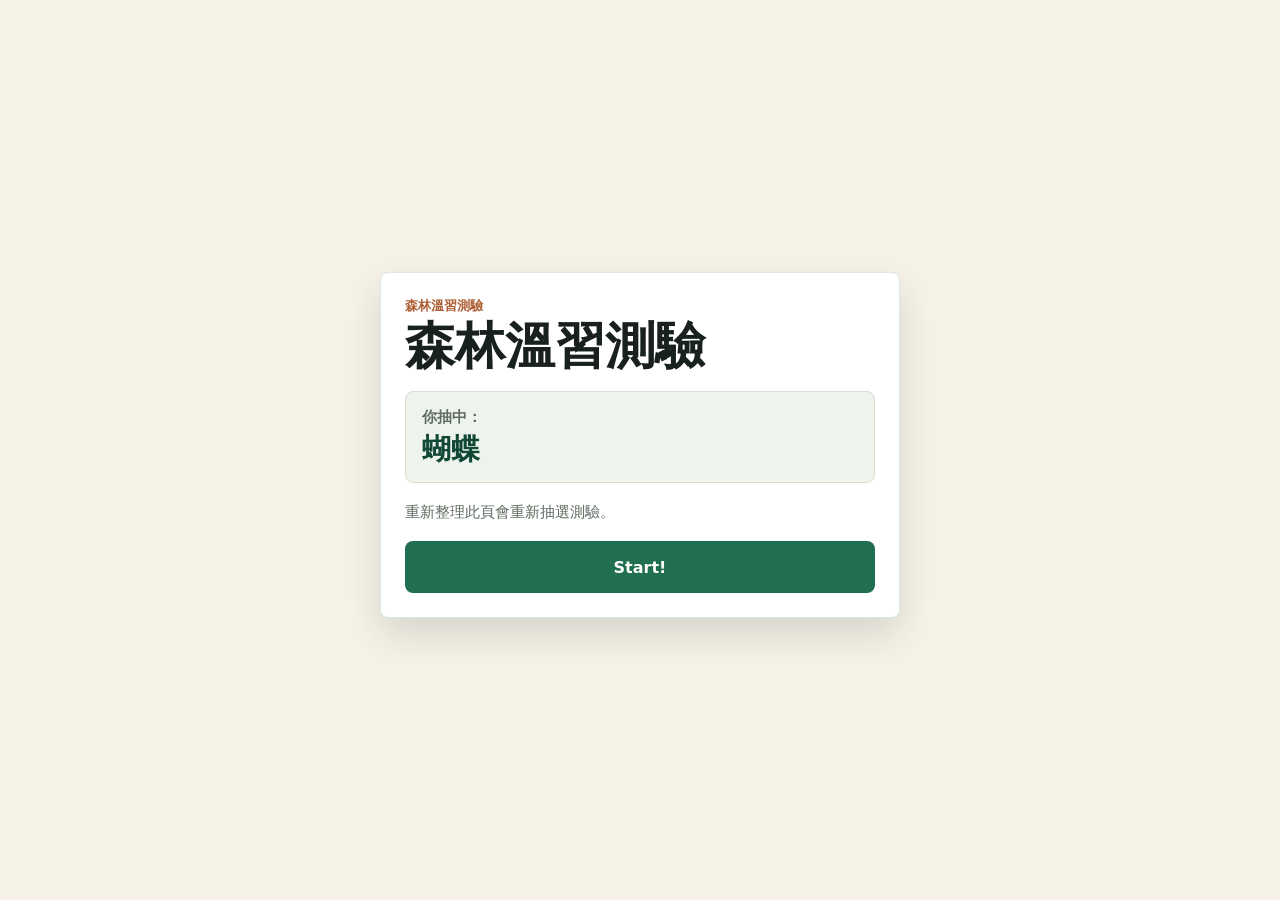
==== index.html @ 55cfd4da "Publish forest revision quiz" ====
<!doctype html>
<html lang="zh-Hant">
  <head>
    <meta charset="utf-8" />
    <meta name="viewport" content="width=device-width, initial-scale=1" />
    <title>森林溫習測驗</title>
    <style>
      :root {
        --bg: #f6f2e8;
        --surface: #ffffff;
        --ink: #18211c;
        --muted: #5f6b60;
        --line: #d7dfd0;
        --forest: #1f6f50;
        --forest-dark: #114836;
        --gold: #d8a23a;
        --clay: #ad6036;
        --shadow: 0 16px 38px rgba(24, 33, 28, 0.14);
      }

      * {
        box-sizing: border-box;
      }

      html {
        min-height: 100%;
        background: var(--bg);
        color: var(--ink);
        font-family: system-ui, -apple-system, BlinkMacSystemFont, "Segoe UI",
          sans-serif;
      }

      body {
        margin: 0;
        min-height: 100vh;
      }

      button {
        border: 0;
        border-radius: 8px;
        cursor: pointer;
        font: inherit;
        font-weight: 800;
      }

      button:focus-visible {
        outline: 3px solid rgba(216, 162, 58, 0.86);
        outline-offset: 3px;
      }

      .shell {
        display: grid;
        min-height: 100vh;
        padding: 18px 14px 28px;
        place-items: center;
      }

      .assignment {
        background: var(--surface);
        border: 1px solid rgba(31, 111, 80, 0.16);
        border-radius: 8px;
        box-shadow: var(--shadow);
        display: grid;
        gap: 18px;
        max-width: 520px;
        padding: 24px;
        width: 100%;
      }

      .eyebrow {
        color: var(--clay);
        font-size: 0.82rem;
        font-weight: 900;
        letter-spacing: 0;
        margin: 0 0 4px;
      }

      h1,
      p {
        margin: 0;
      }

      h1 {
        font-size: clamp(2rem, 9vw, 3.15rem);
        line-height: 1.08;
      }

      .assigned {
        background: #eef4ed;
        border: 1px solid var(--line);
        border-radius: 8px;
        display: grid;
        gap: 6px;
        padding: 16px;
      }

      .assigned-label {
        color: var(--muted);
        font-size: 0.92rem;
        font-weight: 800;
      }

      .assigned-value {
        color: var(--forest-dark);
        font-size: 1.8rem;
        font-weight: 900;
        line-height: 1.15;
      }

      .copy {
        color: var(--muted);
        font-size: 0.96rem;
        line-height: 1.45;
      }

      .start-button {
        background: var(--forest);
        color: #fff;
        min-height: 52px;
        padding: 13px 18px;
        width: 100%;
      }

      .start-button:active {
        transform: translateY(1px);
      }
    </style>
  </head>
  <body>
    <main class="shell">
      <section class="assignment" aria-live="polite">
        <div>
          <p class="eyebrow">森林溫習測驗</p>
          <h1>森林溫習測驗</h1>
        </div>

        <div class="assigned">
          <p class="assigned-label">你抽中：</p>
          <p id="assignedValue" class="assigned-value">載入中</p>
        </div>

        <p class="copy">重新整理此頁會重新抽選測驗。</p>
        <button id="startButton" class="start-button" type="button">Start!</button>
      </section>
    </main>

    <script>
      (function () {
        const QUIZZES = {
          trees: {
            label: "樹木",
            path: "trees/happy%20tree%20friends.html",
          },
          butterflies: {
            label: "蝴蝶",
            path: "butterflies/butterfly.html",
          },
        };

        const assignedValue = document.querySelector("#assignedValue");
        const startButton = document.querySelector("#startButton");

        function chooseAssignment() {
          return Math.random() < 0.5 ? "trees" : "butterflies";
        }

        const assignment = chooseAssignment();
        const quiz = QUIZZES[assignment];
        assignedValue.textContent = quiz.label;

        startButton.addEventListener("click", () => {
          window.location.href = quiz.path;
        });
      })();
    </script>
  </body>
</html>
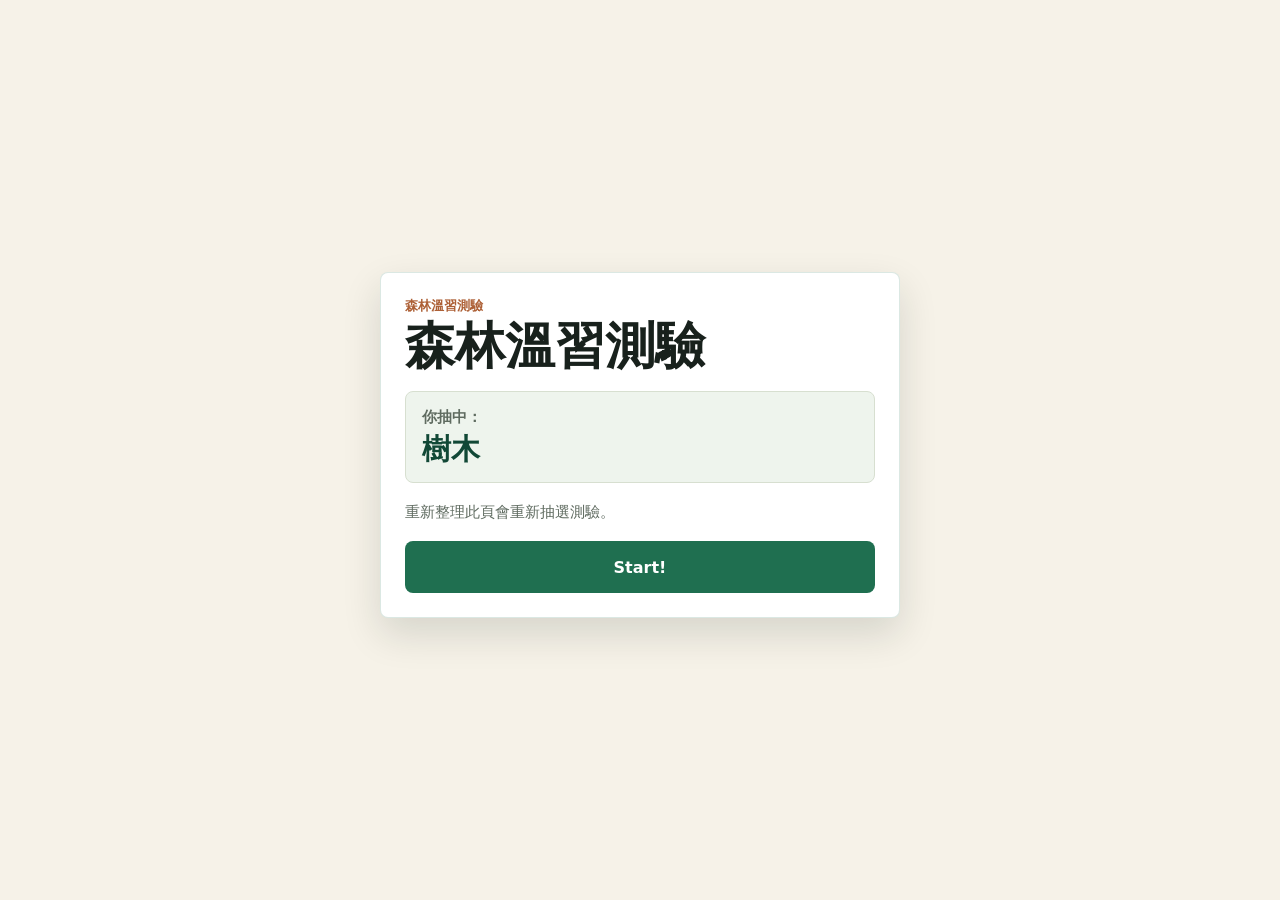
==== commit 1593a032: "Return refreshes to quiz selector" ====
--- a/index.html
+++ b/index.html
@@ -149,11 +149,11 @@
         const QUIZZES = {
           trees: {
             label: "樹木",
-            path: "trees/happy%20tree%20friends.html",
+            path: "trees/happy%20tree%20friends.html?start=1",
           },
           butterflies: {
             label: "蝴蝶",
-            path: "butterflies/butterfly.html",
+            path: "butterflies/butterfly.html?start=1",
           },
         };
 
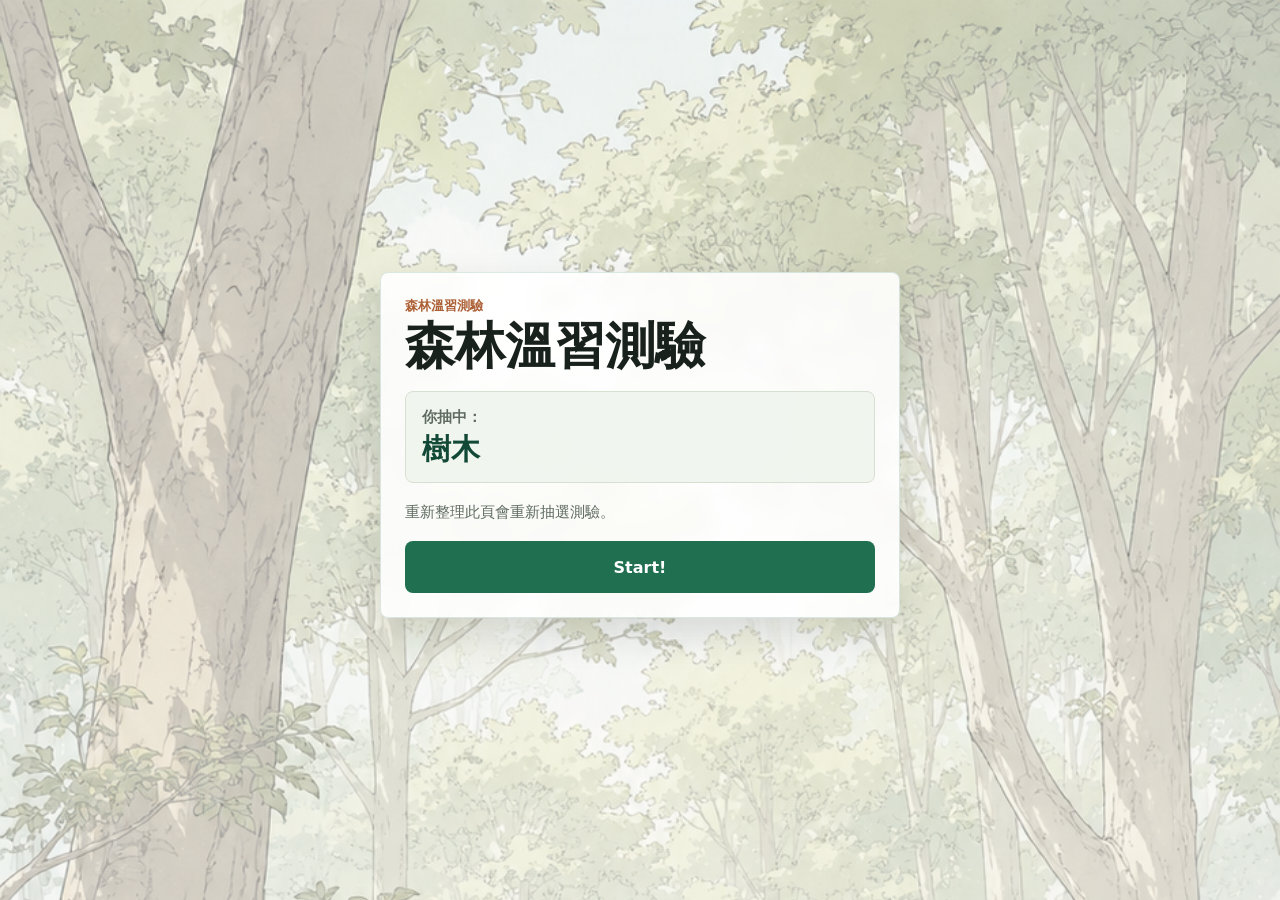
==== commit 1c900e2b: "Match selector background to assigned quiz" ====
--- a/index.html
+++ b/index.html
@@ -16,6 +16,11 @@
         --gold: #d8a23a;
         --clay: #ad6036;
         --shadow: 0 16px 38px rgba(24, 33, 28, 0.14);
+        --assignment-background: url("trees/assets/backgrounds/tree-background.png");
+      }
+
+      html[data-assignment="butterflies"] {
+        --assignment-background: url("butterflies/assets/backgrounds/butterfly-background.png");
       }
 
       * {
@@ -24,13 +29,20 @@
 
       html {
         min-height: 100%;
-        background: var(--bg);
+        background-color: var(--bg);
+        background-image:
+          linear-gradient(rgba(246, 242, 232, 0.16), rgba(246, 242, 232, 0.3)),
+          var(--assignment-background);
+        background-position: center top;
+        background-repeat: no-repeat;
+        background-size: cover;
         color: var(--ink);
         font-family: system-ui, -apple-system, BlinkMacSystemFont, "Segoe UI",
           sans-serif;
       }
 
       body {
+        background: transparent;
         margin: 0;
         min-height: 100vh;
       }
@@ -56,7 +68,8 @@
       }
 
       .assignment {
-        background: var(--surface);
+        backdrop-filter: blur(8px);
+        background: rgba(255, 255, 255, 0.88);
         border: 1px solid rgba(31, 111, 80, 0.16);
         border-radius: 8px;
         box-shadow: var(--shadow);
@@ -86,7 +99,7 @@
       }
 
       .assigned {
-        background: #eef4ed;
+        background: rgba(238, 244, 237, 0.88);
         border: 1px solid var(--line);
         border-radius: 8px;
         display: grid;
@@ -166,6 +179,7 @@
 
         const assignment = chooseAssignment();
         const quiz = QUIZZES[assignment];
+        document.documentElement.dataset.assignment = assignment;
         assignedValue.textContent = quiz.label;
 
         startButton.addEventListener("click", () => {
